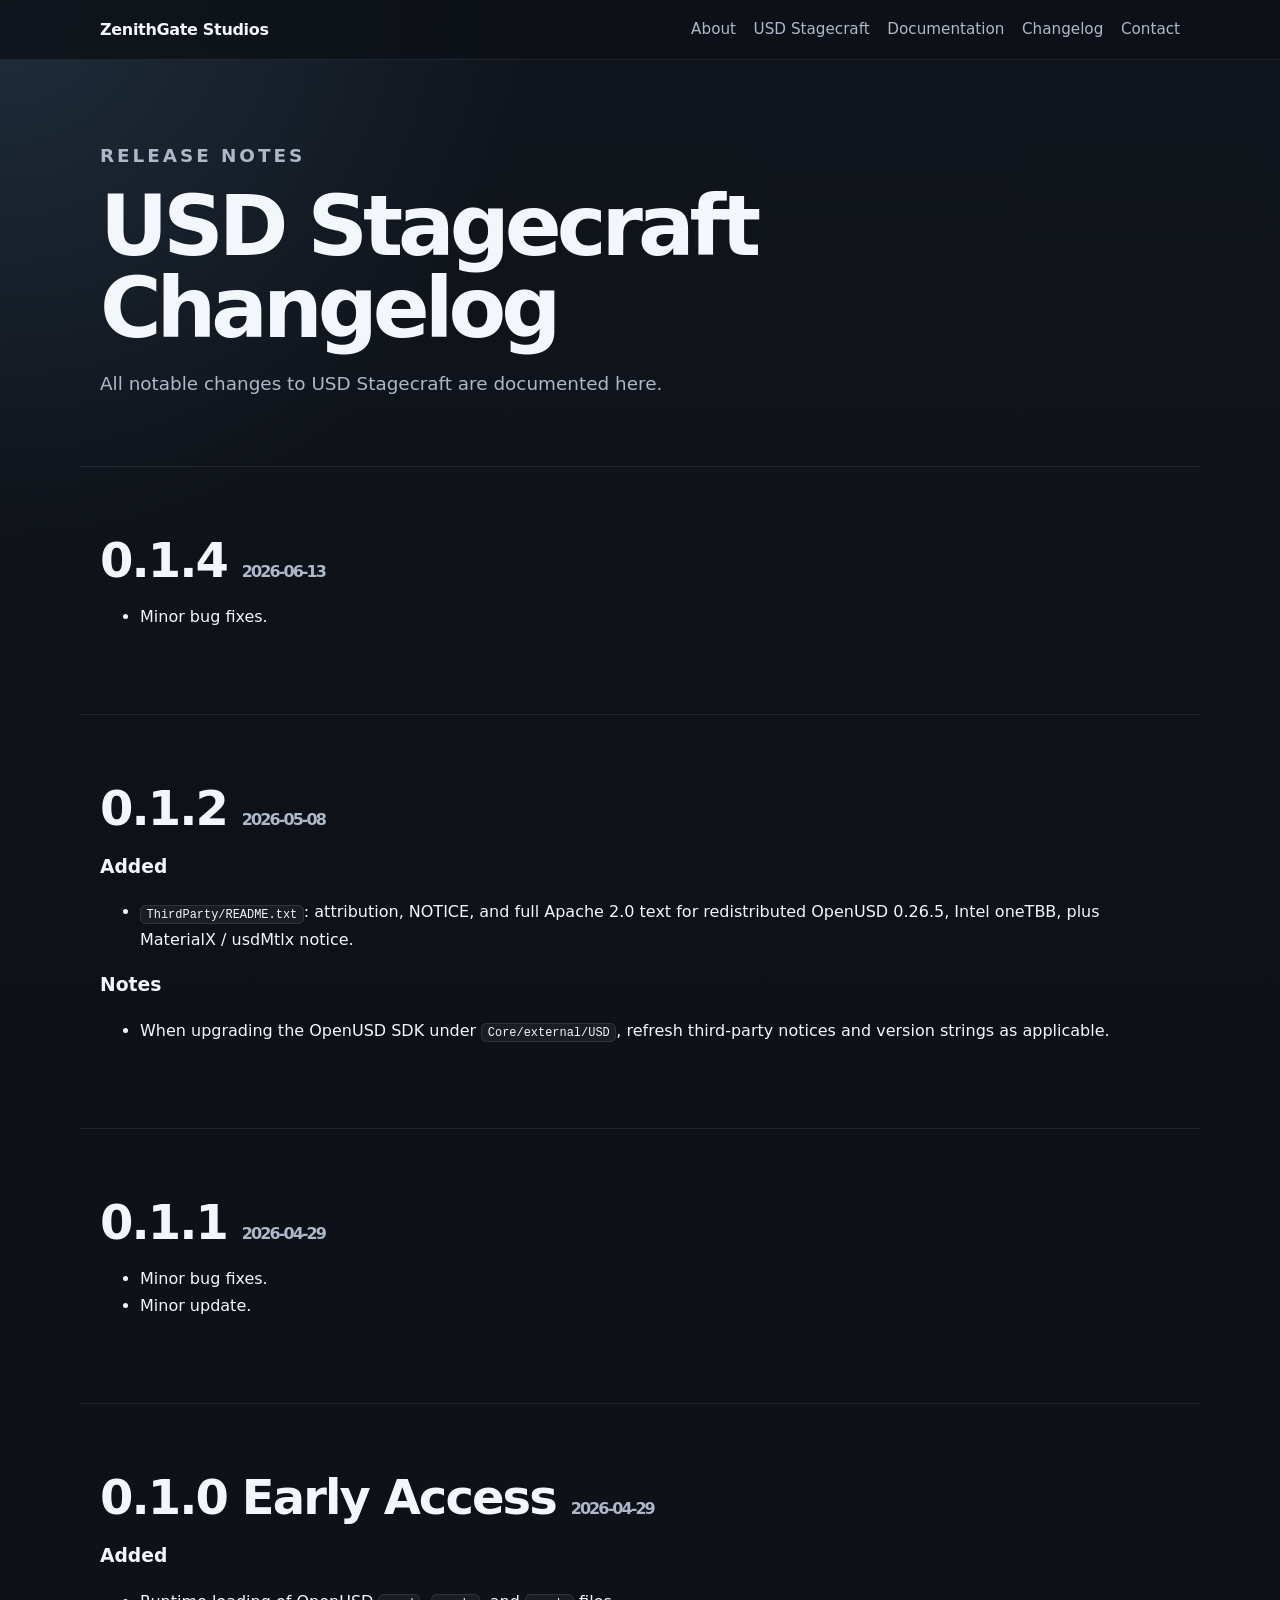
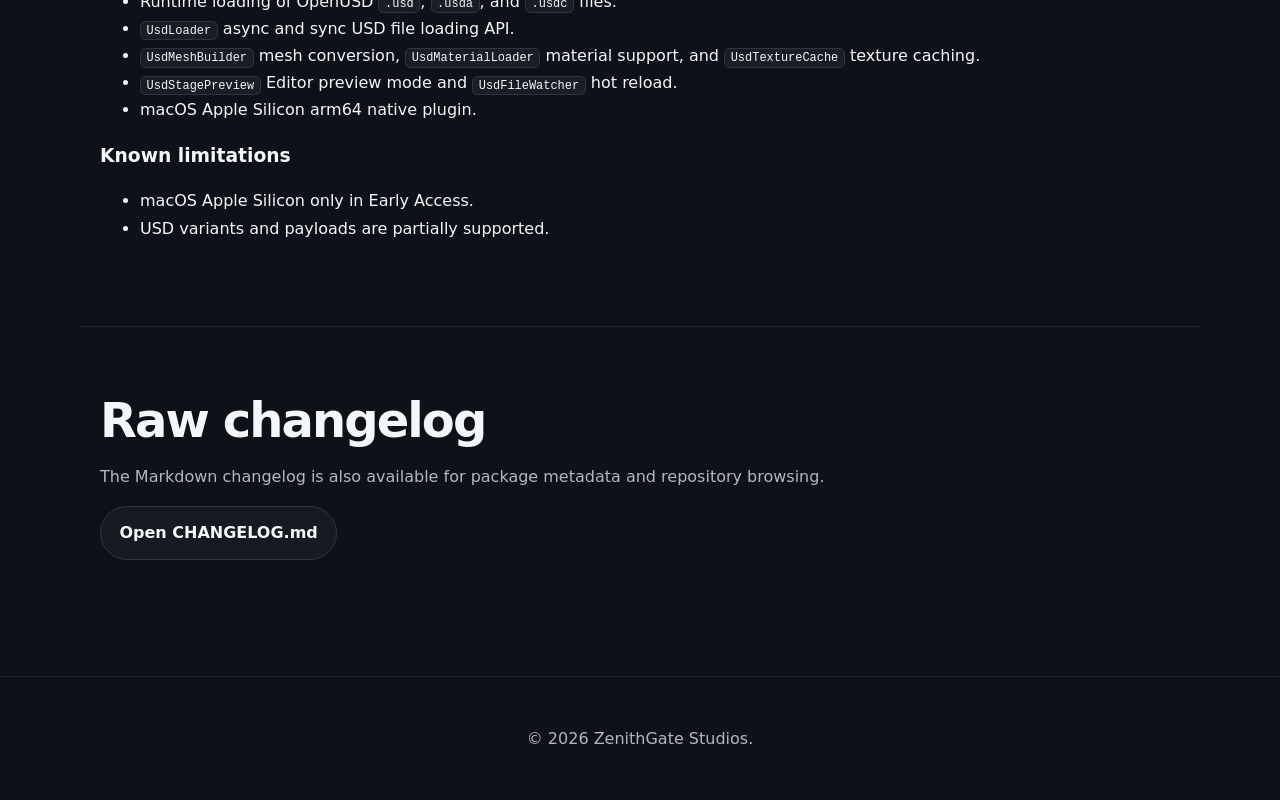
==== changelog.html @ a016b984 "feat: Unity審査向けパブリッシャーサイトを追加 GitHub Pages用の静的サイト、公開メール、スタジオ紹介、release-v0.1.x由来のドキュメント更新を反映する。  Co-au" ====
<!doctype html>
<html lang="en">
<head>
  <meta charset="utf-8">
  <meta name="viewport" content="width=device-width, initial-scale=1">
  <title>USD Stagecraft Changelog | ZenithGate Studios</title>
  <meta name="description" content="Release notes and changelog for USD Stagecraft by ZenithGate Studios.">
  <link rel="stylesheet" href="styles.css">
</head>
<body>
  <header class="site-header">
    <nav class="nav" aria-label="Primary navigation">
      <a class="brand" href="index.html">ZenithGate Studios</a>
      <div class="nav-links">
        <a href="index.html#about">About</a>
        <a href="index.html#asset">USD Stagecraft</a>
        <a href="documentation.html">Documentation</a>
        <a href="changelog.html">Changelog</a>
        <a href="index.html#contact">Contact</a>
      </div>
    </nav>
  </header>

  <main class="content-page">
    <section class="page-title">
      <p class="eyebrow">Release notes</p>
      <h1>USD Stagecraft Changelog</h1>
      <p>All notable changes to USD Stagecraft are documented here.</p>
    </section>

    <section class="section release">
      <h2>0.1.4 <span>2026-06-13</span></h2>
      <ul>
        <li>Minor bug fixes.</li>
      </ul>
    </section>

    <section class="section release">
      <h2>0.1.2 <span>2026-05-08</span></h2>
      <h3>Added</h3>
      <ul>
        <li><code>ThirdParty/README.txt</code>: attribution, NOTICE, and full Apache 2.0 text for redistributed OpenUSD 0.26.5, Intel oneTBB, plus MaterialX / usdMtlx notice.</li>
      </ul>
      <h3>Notes</h3>
      <ul>
        <li>When upgrading the OpenUSD SDK under <code>Core/external/USD</code>, refresh third-party notices and version strings as applicable.</li>
      </ul>
    </section>

    <section class="section release">
      <h2>0.1.1 <span>2026-04-29</span></h2>
      <ul>
        <li>Minor bug fixes.</li>
        <li>Minor update.</li>
      </ul>
    </section>

    <section class="section release">
      <h2>0.1.0 Early Access <span>2026-04-29</span></h2>
      <h3>Added</h3>
      <ul>
        <li>Runtime loading of OpenUSD <code>.usd</code>, <code>.usda</code>, and <code>.usdc</code> files.</li>
        <li><code>UsdLoader</code> async and sync USD file loading API.</li>
        <li><code>UsdMeshBuilder</code> mesh conversion, <code>UsdMaterialLoader</code> material support, and <code>UsdTextureCache</code> texture caching.</li>
        <li><code>UsdStagePreview</code> Editor preview mode and <code>UsdFileWatcher</code> hot reload.</li>
        <li>macOS Apple Silicon arm64 native plugin.</li>
      </ul>
      <h3>Known limitations</h3>
      <ul>
        <li>macOS Apple Silicon only in Early Access.</li>
        <li>USD variants and payloads are partially supported.</li>
      </ul>
    </section>

    <section class="section">
      <h2>Raw changelog</h2>
      <p>The Markdown changelog is also available for package metadata and repository browsing.</p>
      <a class="button secondary" href="CHANGELOG.md">Open CHANGELOG.md</a>
    </section>
  </main>

  <footer class="site-footer">
    <p>&copy; 2026 ZenithGate Studios.</p>
  </footer>
</body>
</html>
---- styles.css ----
:root {
  color-scheme: light dark;
  --bg: #0e1117;
  --surface: #151a23;
  --surface-strong: #1f2633;
  --text: #f3f6fb;
  --muted: #aeb8c8;
  --accent: #7cc7ff;
  --accent-strong: #b7e2ff;
  --border: #2d3545;
  --shadow: 0 24px 80px rgba(0, 0, 0, 0.28);
  font-family: Inter, ui-sans-serif, system-ui, -apple-system, BlinkMacSystemFont, "Segoe UI", sans-serif;
}

* {
  box-sizing: border-box;
}

html {
  scroll-behavior: smooth;
}

body {
  margin: 0;
  background:
    radial-gradient(circle at top left, rgba(124, 199, 255, 0.14), transparent 34rem),
    linear-gradient(180deg, #10141c 0%, var(--bg) 42%);
  color: var(--text);
  line-height: 1.7;
}

a {
  color: var(--accent-strong);
}

code {
  border: 1px solid var(--border);
  border-radius: 0.35rem;
  background: rgba(255, 255, 255, 0.05);
  padding: 0.1rem 0.35rem;
  font-size: 0.92em;
}

pre {
  overflow-x: auto;
  border: 1px solid var(--border);
  border-radius: 1rem;
  background: #0a0d13;
  padding: 1.25rem;
}

pre code {
  border: 0;
  background: transparent;
  padding: 0;
}

.site-header {
  position: sticky;
  top: 0;
  z-index: 10;
  border-bottom: 1px solid rgba(255, 255, 255, 0.08);
  background: rgba(14, 17, 23, 0.84);
  backdrop-filter: blur(18px);
}

.nav {
  display: flex;
  align-items: center;
  justify-content: space-between;
  max-width: 1120px;
  margin: 0 auto;
  padding: 1rem 1.25rem;
  gap: 1rem;
}

.brand {
  color: var(--text);
  font-weight: 800;
  text-decoration: none;
  letter-spacing: -0.02em;
}

.nav-links {
  display: flex;
  flex-wrap: wrap;
  gap: 0.8rem 1.1rem;
}

.nav-links a {
  color: var(--muted);
  font-size: 0.95rem;
  text-decoration: none;
}

.nav-links a:hover {
  color: var(--text);
}

.hero,
.content-page,
.section {
  max-width: 1120px;
  margin: 0 auto;
}

.hero {
  padding: 7rem 1.25rem 5rem;
}

.hero h1,
.page-title h1 {
  max-width: 900px;
  margin: 0;
  font-size: clamp(2.6rem, 7vw, 5.25rem);
  line-height: 0.98;
  letter-spacing: -0.06em;
}

.hero-copy,
.page-title p,
.section p {
  color: var(--muted);
}

.hero-copy {
  max-width: 760px;
  margin: 1.4rem 0 0;
  font-size: 1.22rem;
}

.eyebrow {
  margin: 0 0 0.85rem;
  color: var(--accent);
  font-size: 0.78rem;
  font-weight: 800;
  letter-spacing: 0.16em;
  text-transform: uppercase;
}

.actions {
  display: flex;
  flex-wrap: wrap;
  gap: 0.8rem;
  margin-top: 2rem;
}

.button {
  display: inline-flex;
  align-items: center;
  justify-content: center;
  border-radius: 999px;
  padding: 0.78rem 1.15rem;
  font-weight: 700;
  text-decoration: none;
}

.button.primary {
  background: var(--accent-strong);
  color: #08111b;
}

.button.secondary {
  border: 1px solid var(--border);
  color: var(--text);
  background: rgba(255, 255, 255, 0.04);
}

.section {
  padding: 4.25rem 1.25rem;
  border-top: 1px solid rgba(255, 255, 255, 0.08);
}

.section-heading {
  max-width: 760px;
  margin-bottom: 1.6rem;
}

.section h2,
.page-title h1 {
  color: var(--text);
}

.section h2 {
  margin: 0 0 1rem;
  font-size: clamp(1.8rem, 4vw, 3rem);
  line-height: 1.08;
  letter-spacing: -0.04em;
}

.section h3 {
  margin: 0 0 0.65rem;
}

.card-grid {
  display: grid;
  grid-template-columns: repeat(3, minmax(0, 1fr));
  gap: 1rem;
}

.card {
  min-height: 100%;
  border: 1px solid var(--border);
  border-radius: 1.25rem;
  background: linear-gradient(180deg, var(--surface-strong), var(--surface));
  padding: 1.25rem;
  box-shadow: var(--shadow);
}

.card p {
  margin-bottom: 0;
}

.split {
  display: grid;
  grid-template-columns: minmax(0, 0.9fr) minmax(0, 1.1fr);
  gap: 2rem;
  align-items: start;
}

.check-list {
  display: grid;
  gap: 0.75rem;
  margin: 0;
  padding: 0;
  list-style: none;
}

.check-list li {
  border: 1px solid var(--border);
  border-radius: 0.9rem;
  background: rgba(255, 255, 255, 0.04);
  padding: 0.85rem 1rem;
}

.contact {
  margin-bottom: 3rem;
}

.content-page {
  padding: 0 0 3rem;
}

.page-title {
  padding: 5rem 1.25rem 3rem;
}

.page-title p {
  max-width: 760px;
  font-size: 1.15rem;
}

.table-wrapper {
  overflow-x: auto;
}

table {
  width: 100%;
  border-collapse: collapse;
  border: 1px solid var(--border);
  border-radius: 1rem;
  overflow: hidden;
}

th,
td {
  border-bottom: 1px solid var(--border);
  padding: 0.9rem 1rem;
  text-align: left;
  vertical-align: top;
}

th {
  width: 13rem;
  background: rgba(255, 255, 255, 0.05);
}

tr:last-child th,
tr:last-child td {
  border-bottom: 0;
}

.release h2 span {
  color: var(--muted);
  font-size: 1rem;
  font-weight: 600;
}

.site-footer {
  border-top: 1px solid rgba(255, 255, 255, 0.08);
  color: var(--muted);
  padding: 2rem 1.25rem;
  text-align: center;
}

@media (max-width: 820px) {
  .nav {
    align-items: flex-start;
    flex-direction: column;
  }

  .hero {
    padding-top: 4.5rem;
  }

  .card-grid,
  .split {
    grid-template-columns: 1fr;
  }
}
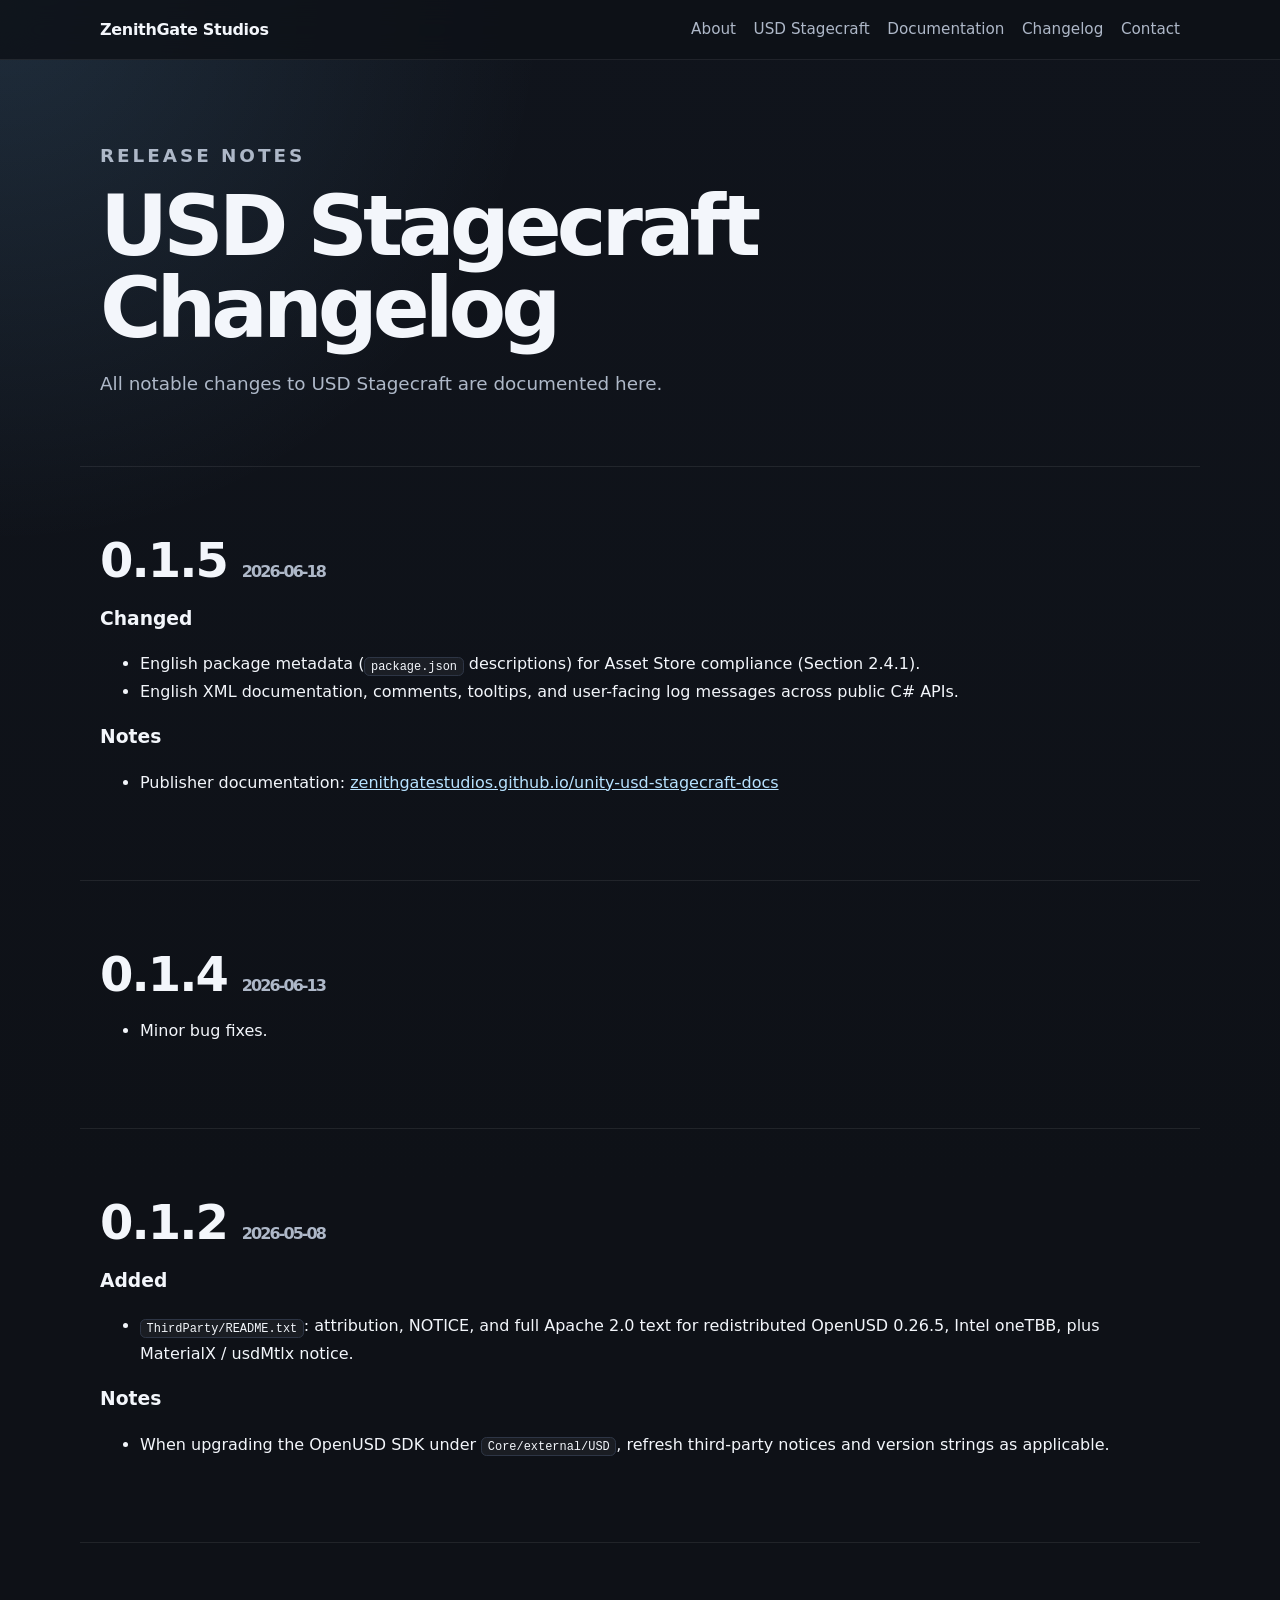
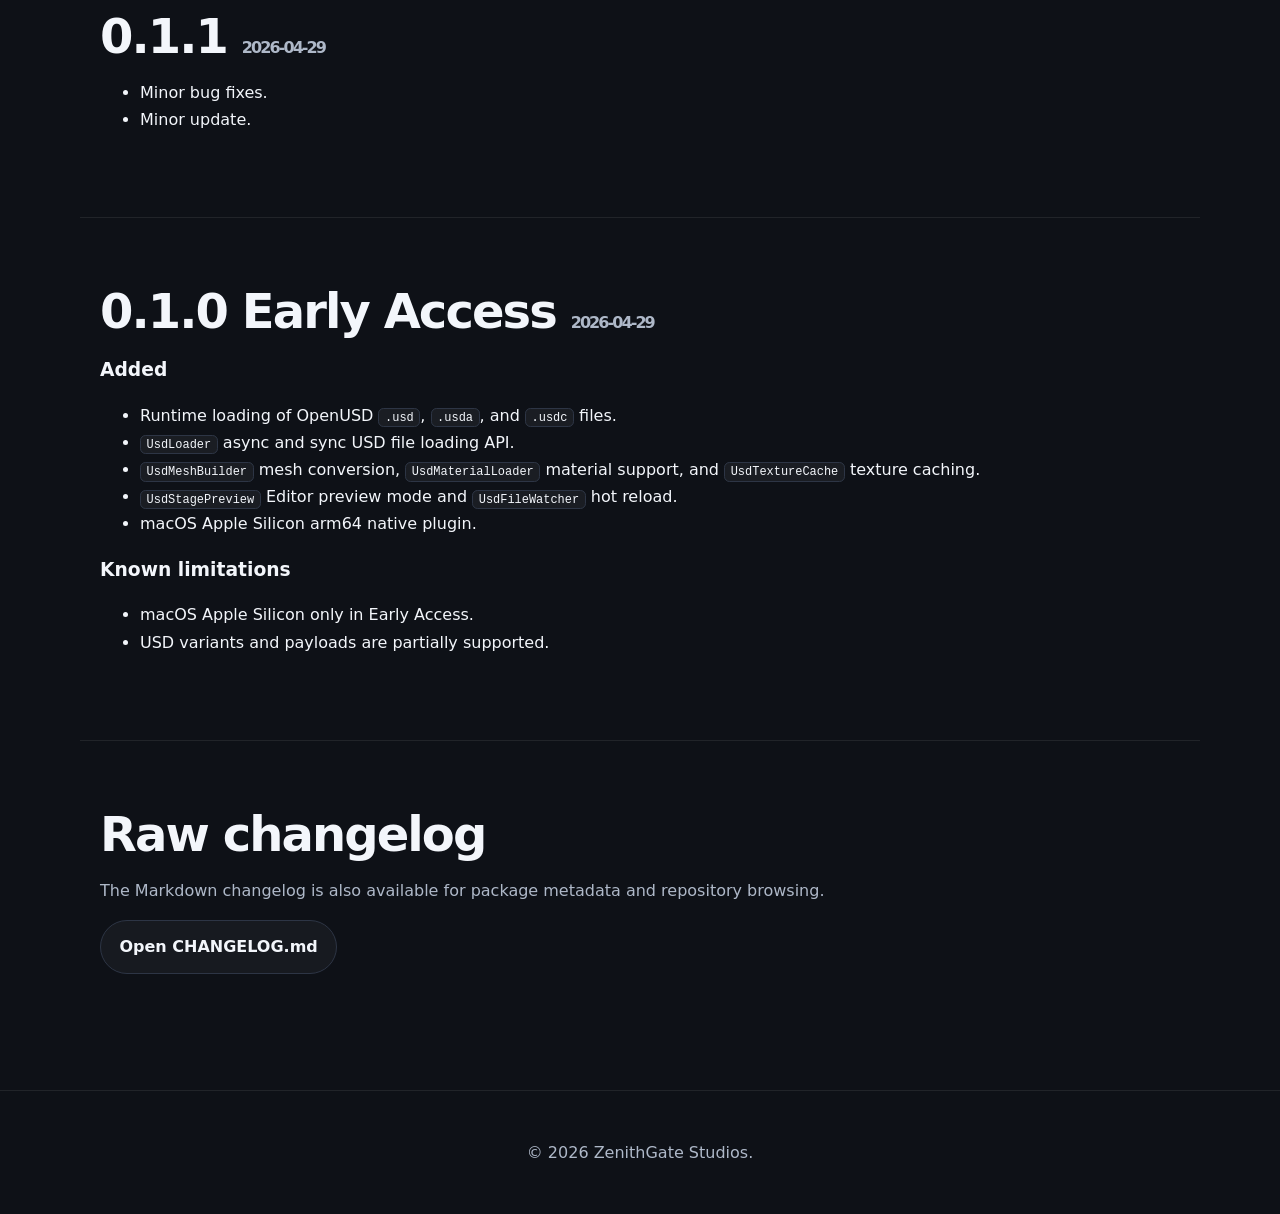
==== commit 1f3f2a58: "docs: 0.1.5の変更履歴とバージョン表記を反映 GitHub PagesサイトとCHANGELOGに0.1.5（英語ドキュメント対応）を追加する。  Co-authored-by: Curso" ====
--- a/changelog.html
+++ b/changelog.html
@@ -26,6 +26,19 @@
       <p class="eyebrow">Release notes</p>
       <h1>USD Stagecraft Changelog</h1>
       <p>All notable changes to USD Stagecraft are documented here.</p>
+    </section>
+
+    <section class="section release">
+      <h2>0.1.5 <span>2026-06-18</span></h2>
+      <h3>Changed</h3>
+      <ul>
+        <li>English package metadata (<code>package.json</code> descriptions) for Asset Store compliance (Section 2.4.1).</li>
+        <li>English XML documentation, comments, tooltips, and user-facing log messages across public C# APIs.</li>
+      </ul>
+      <h3>Notes</h3>
+      <ul>
+        <li>Publisher documentation: <a href="https://zenithgatestudios.github.io/unity-usd-stagecraft-docs/">zenithgatestudios.github.io/unity-usd-stagecraft-docs</a></li>
+      </ul>
     </section>
 
     <section class="section release">
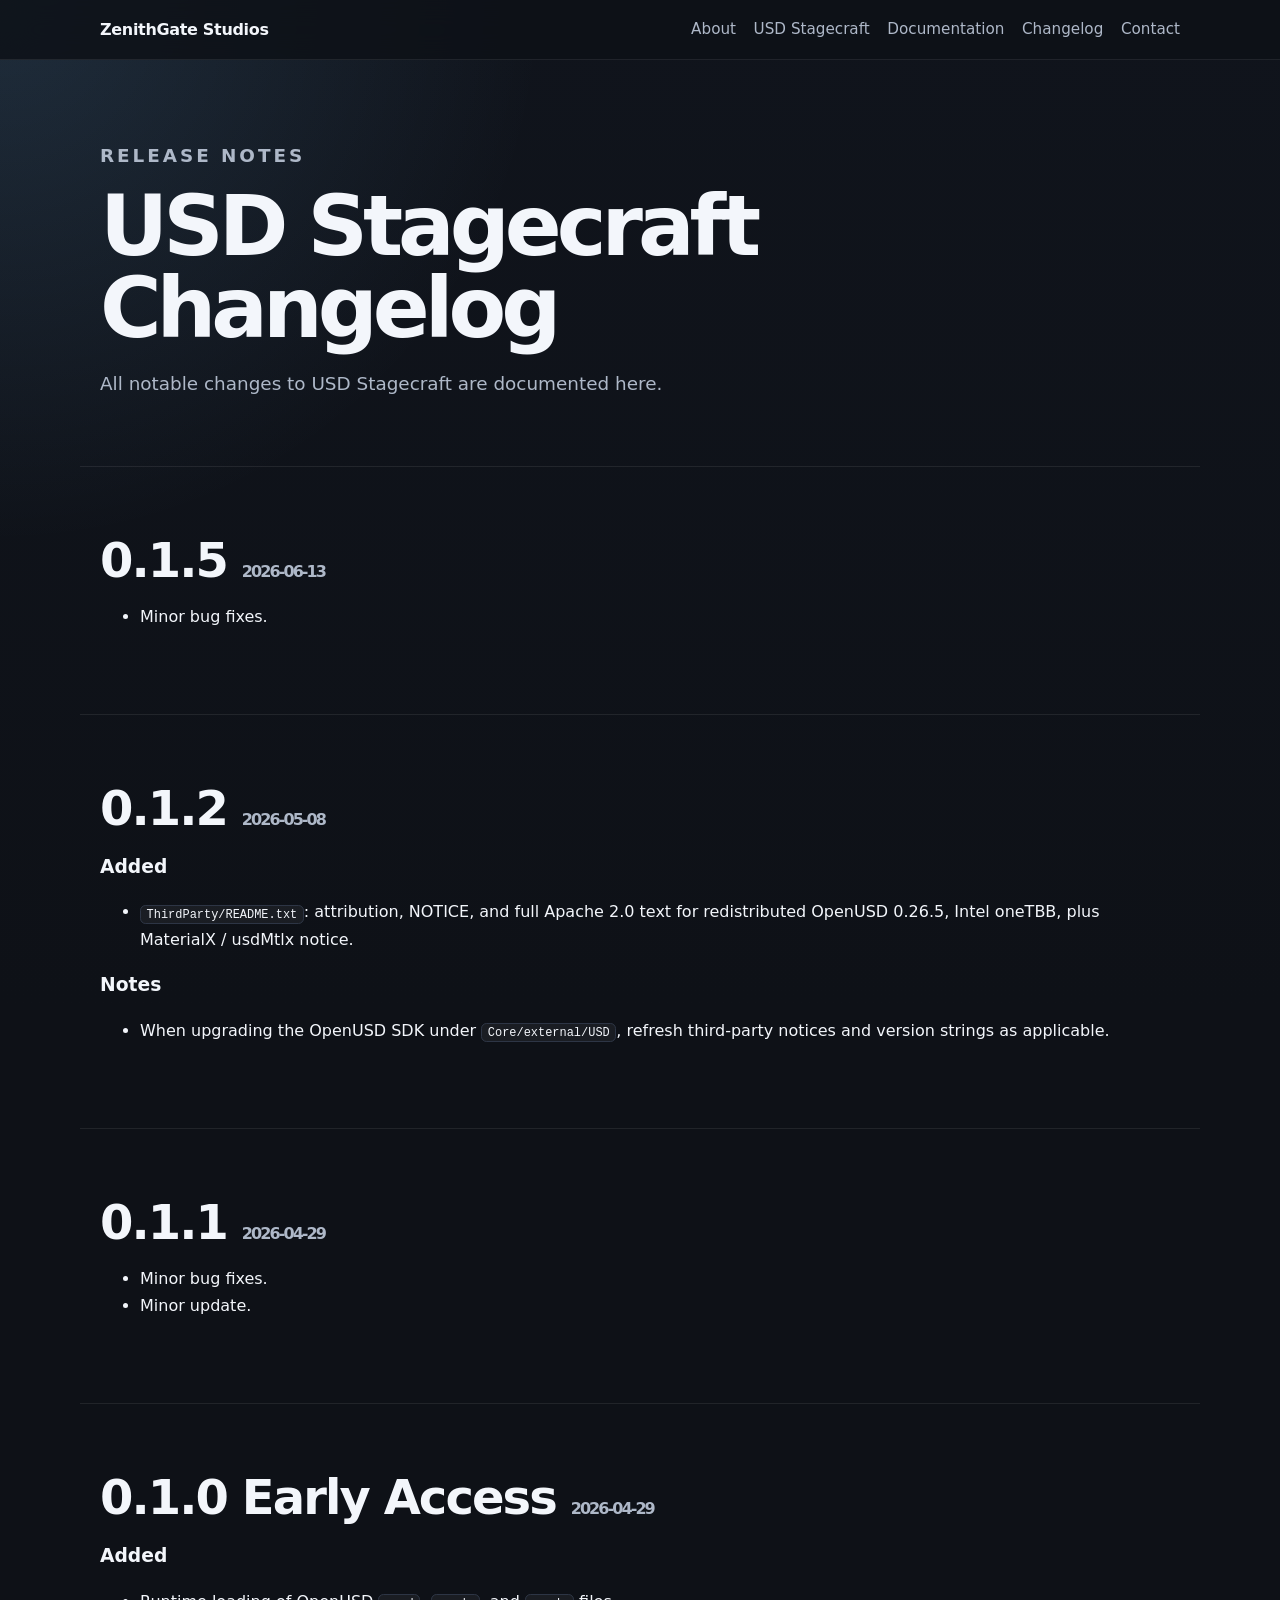
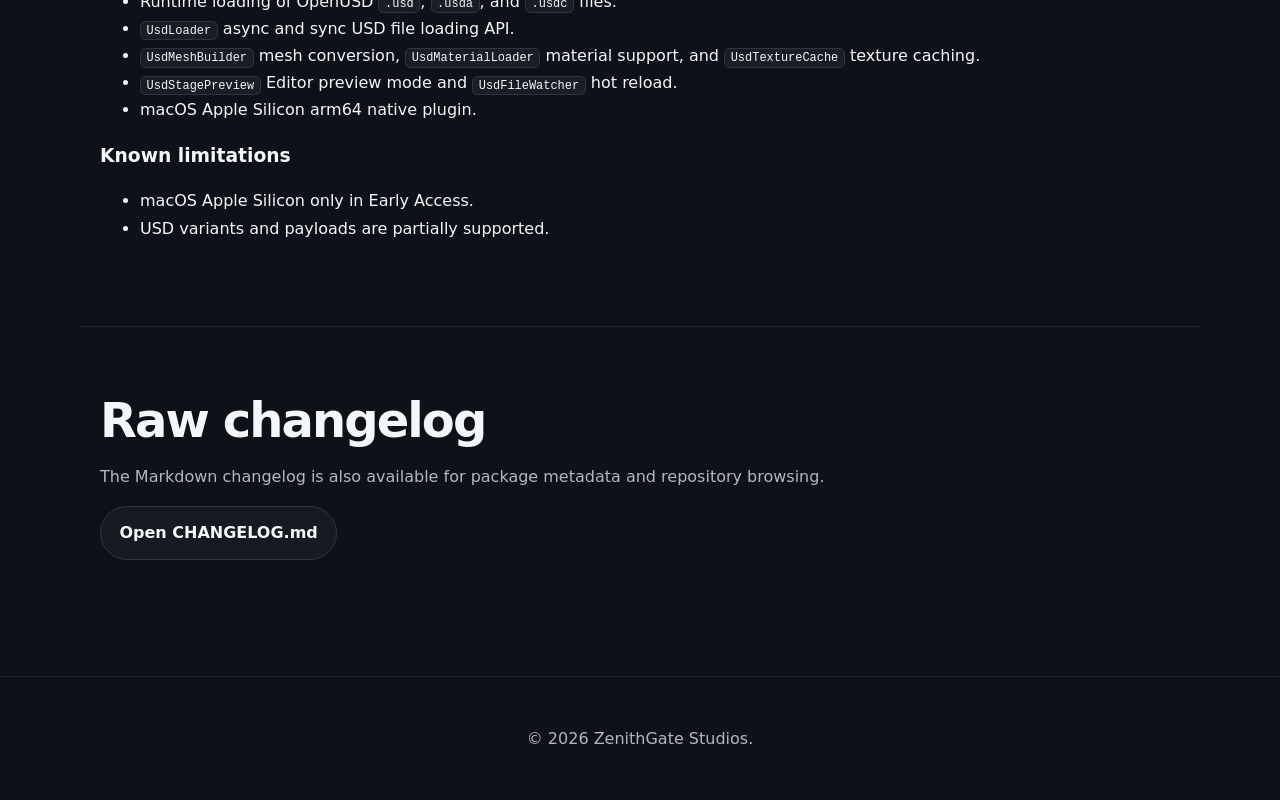
==== commit 86ec3a63: "docs: CHANGELOG 0.1.5を挙動変更のみに整理 GitHub Pagesのchangelogをパッケージ側と同期する。  Co-authored-by: Cursor <cursora" ====
--- a/changelog.html
+++ b/changelog.html
@@ -29,20 +29,7 @@
     </section>
 
     <section class="section release">
-      <h2>0.1.5 <span>2026-06-18</span></h2>
-      <h3>Changed</h3>
-      <ul>
-        <li>English package metadata (<code>package.json</code> descriptions) for Asset Store compliance (Section 2.4.1).</li>
-        <li>English XML documentation, comments, tooltips, and user-facing log messages across public C# APIs.</li>
-      </ul>
-      <h3>Notes</h3>
-      <ul>
-        <li>Publisher documentation: <a href="https://zenithgatestudios.github.io/unity-usd-stagecraft-docs/">zenithgatestudios.github.io/unity-usd-stagecraft-docs</a></li>
-      </ul>
-    </section>
-
-    <section class="section release">
-      <h2>0.1.4 <span>2026-06-13</span></h2>
+      <h2>0.1.5 <span>2026-06-13</span></h2>
       <ul>
         <li>Minor bug fixes.</li>
       </ul>
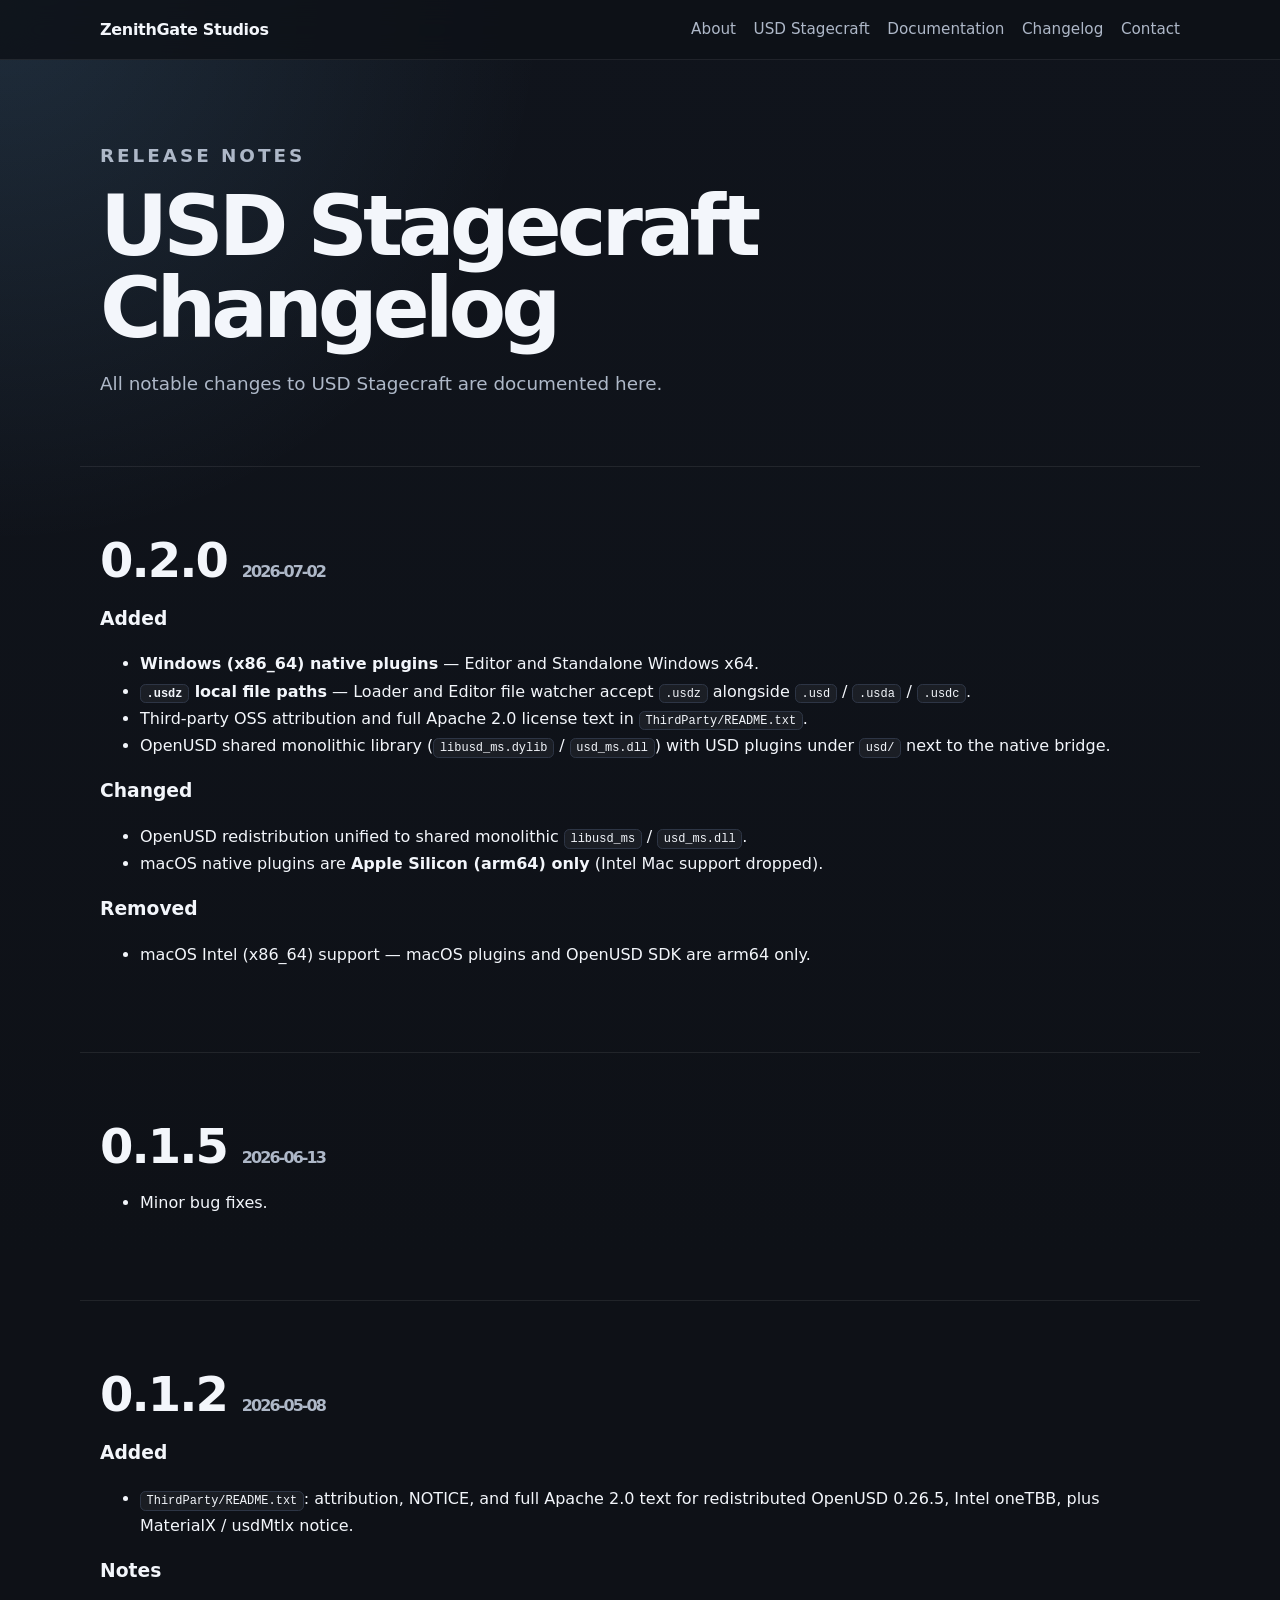
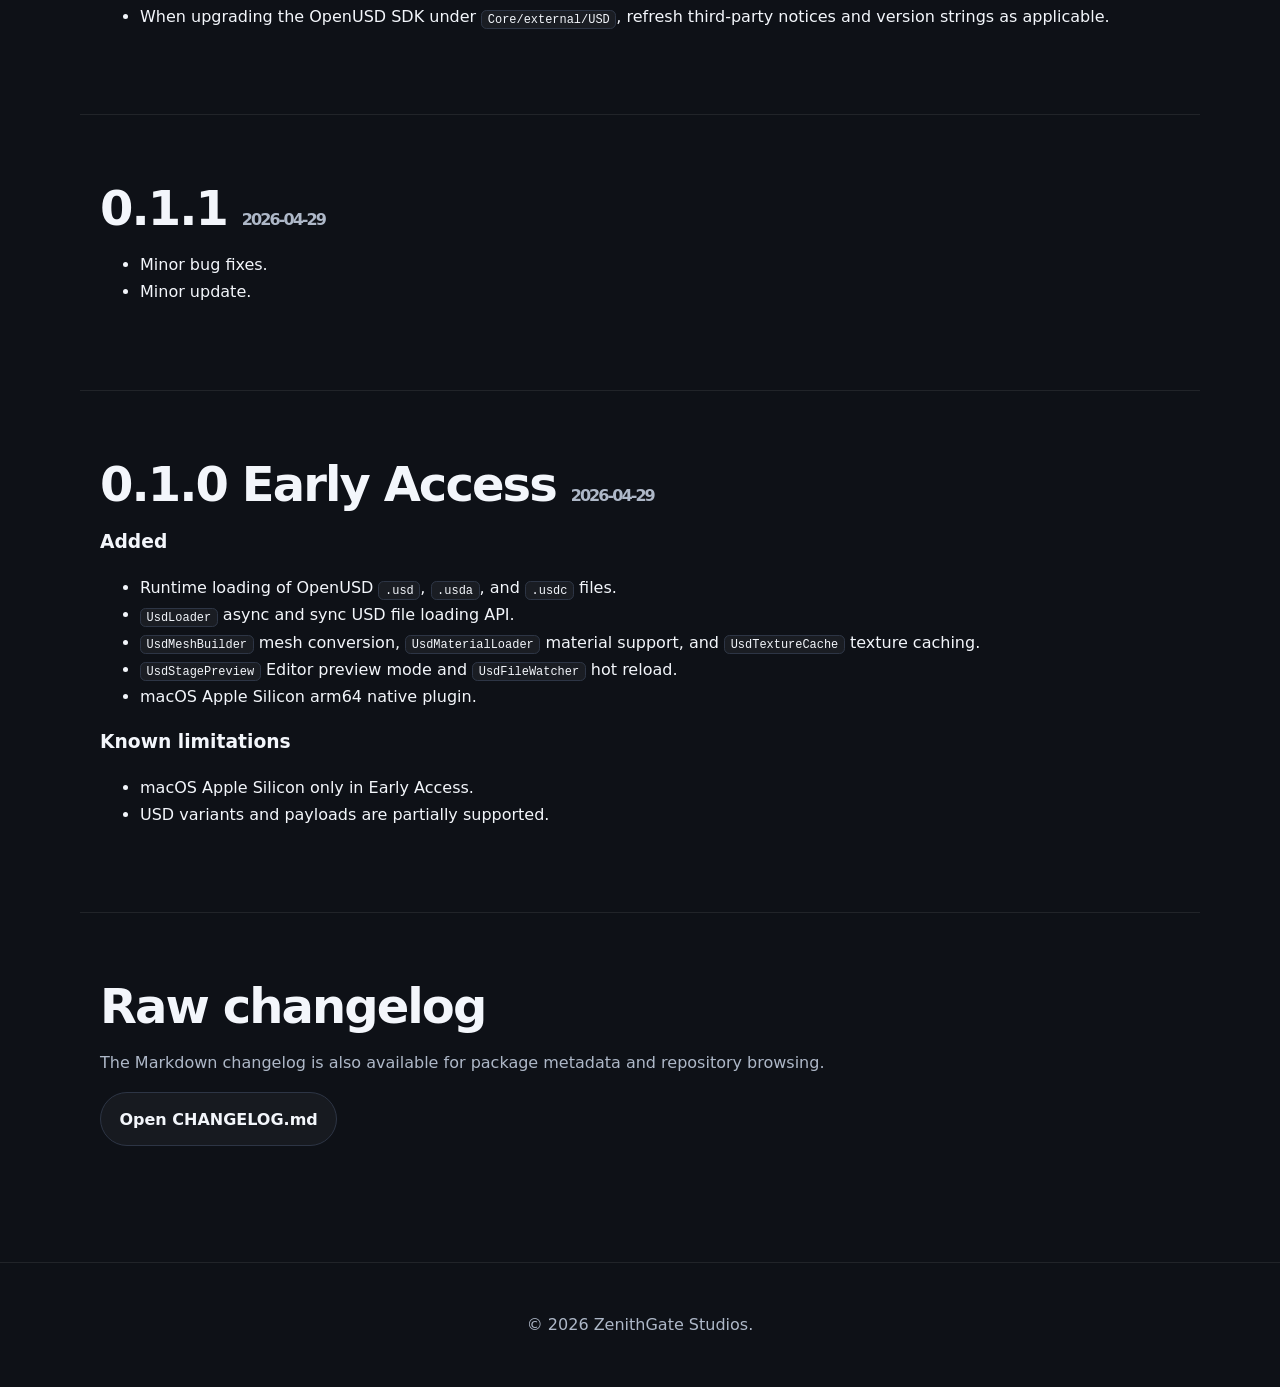
==== commit 05e0c8cb: "docs: sync v0.2.0 from release-v0.2.x README/CHANGELOG を製品リポジトリからミラーし、GitHub Pages の HTML を v0.2.0（W" ====
--- a/changelog.html
+++ b/changelog.html
@@ -26,6 +26,26 @@
       <p class="eyebrow">Release notes</p>
       <h1>USD Stagecraft Changelog</h1>
       <p>All notable changes to USD Stagecraft are documented here.</p>
+    </section>
+
+    <section class="section release">
+      <h2>0.2.0 <span>2026-07-02</span></h2>
+      <h3>Added</h3>
+      <ul>
+        <li><strong>Windows (x86_64) native plugins</strong> — Editor and Standalone Windows x64.</li>
+        <li><strong><code>.usdz</code> local file paths</strong> — Loader and Editor file watcher accept <code>.usdz</code> alongside <code>.usd</code> / <code>.usda</code> / <code>.usdc</code>.</li>
+        <li>Third-party OSS attribution and full Apache 2.0 license text in <code>ThirdParty/README.txt</code>.</li>
+        <li>OpenUSD shared monolithic library (<code>libusd_ms.dylib</code> / <code>usd_ms.dll</code>) with USD plugins under <code>usd/</code> next to the native bridge.</li>
+      </ul>
+      <h3>Changed</h3>
+      <ul>
+        <li>OpenUSD redistribution unified to shared monolithic <code>libusd_ms</code> / <code>usd_ms.dll</code>.</li>
+        <li>macOS native plugins are <strong>Apple Silicon (arm64) only</strong> (Intel Mac support dropped).</li>
+      </ul>
+      <h3>Removed</h3>
+      <ul>
+        <li>macOS Intel (x86_64) support — macOS plugins and OpenUSD SDK are arm64 only.</li>
+      </ul>
     </section>
 
     <section class="section release">
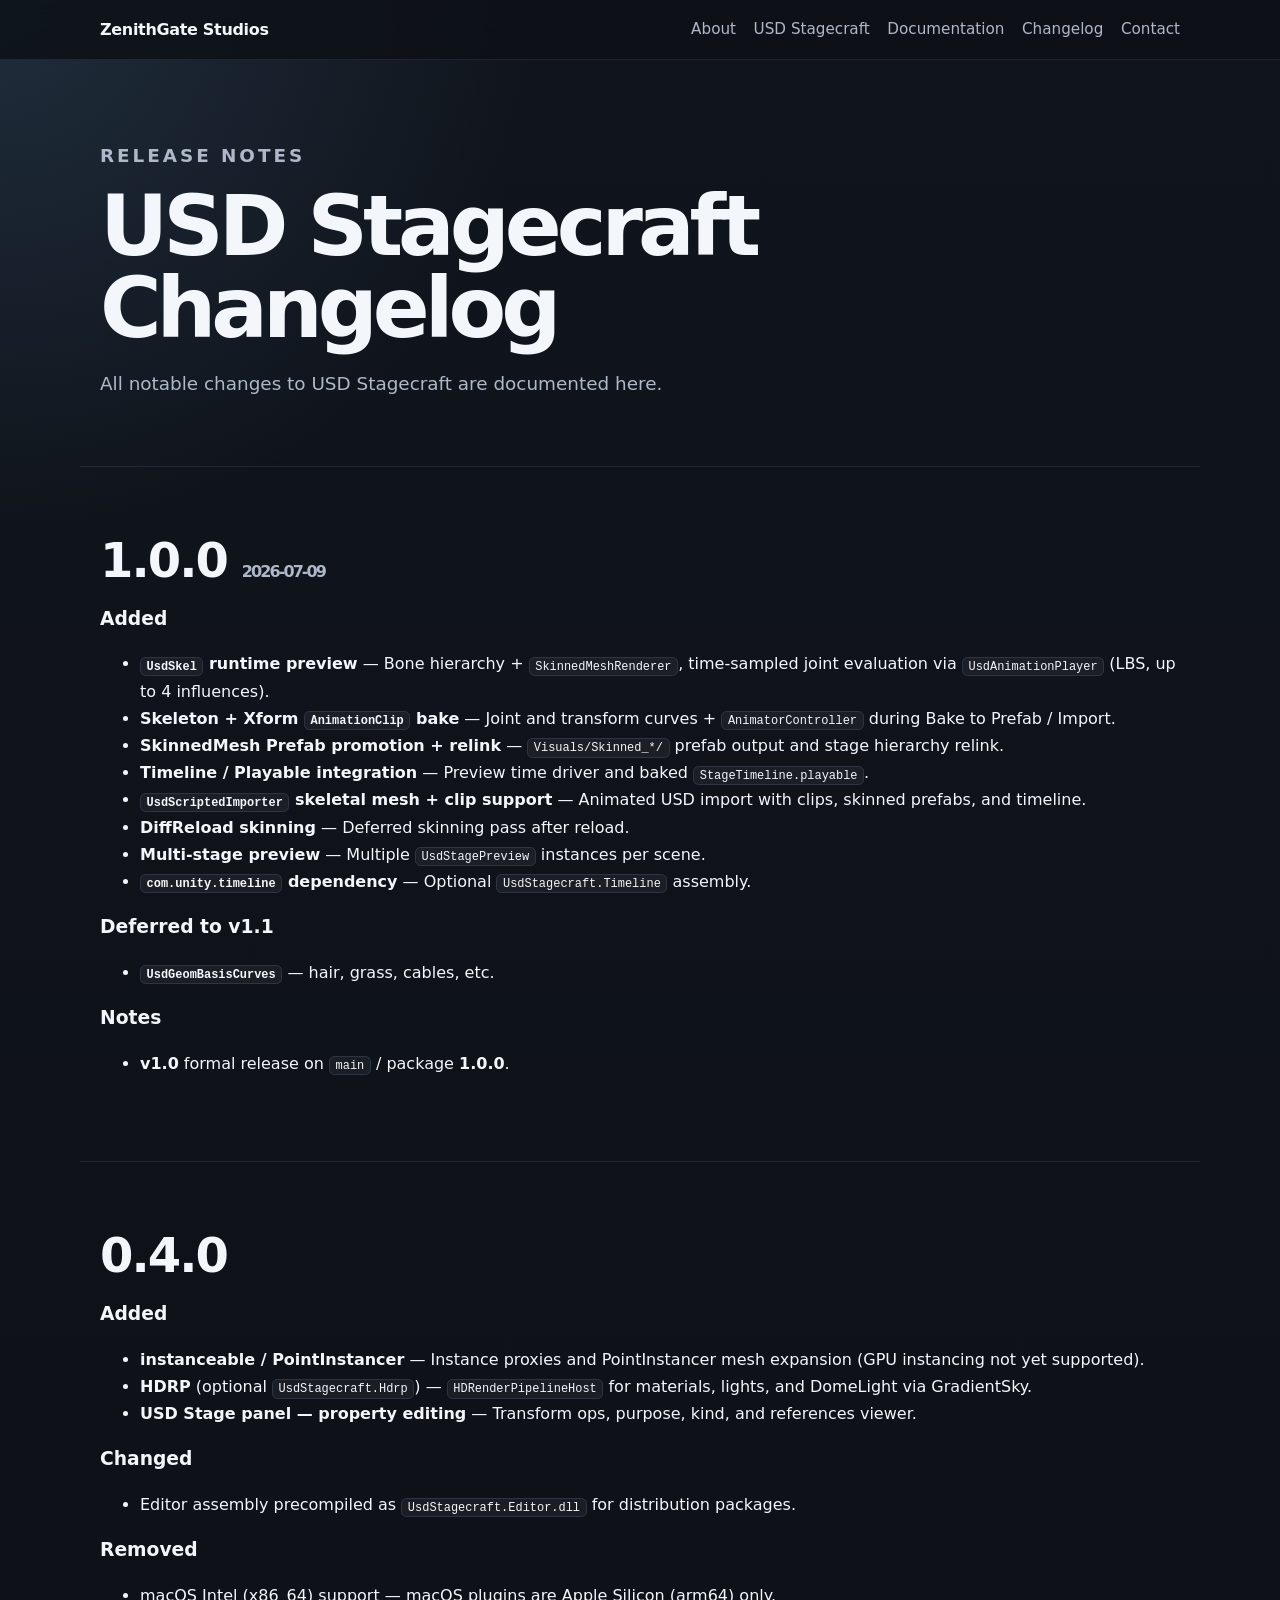
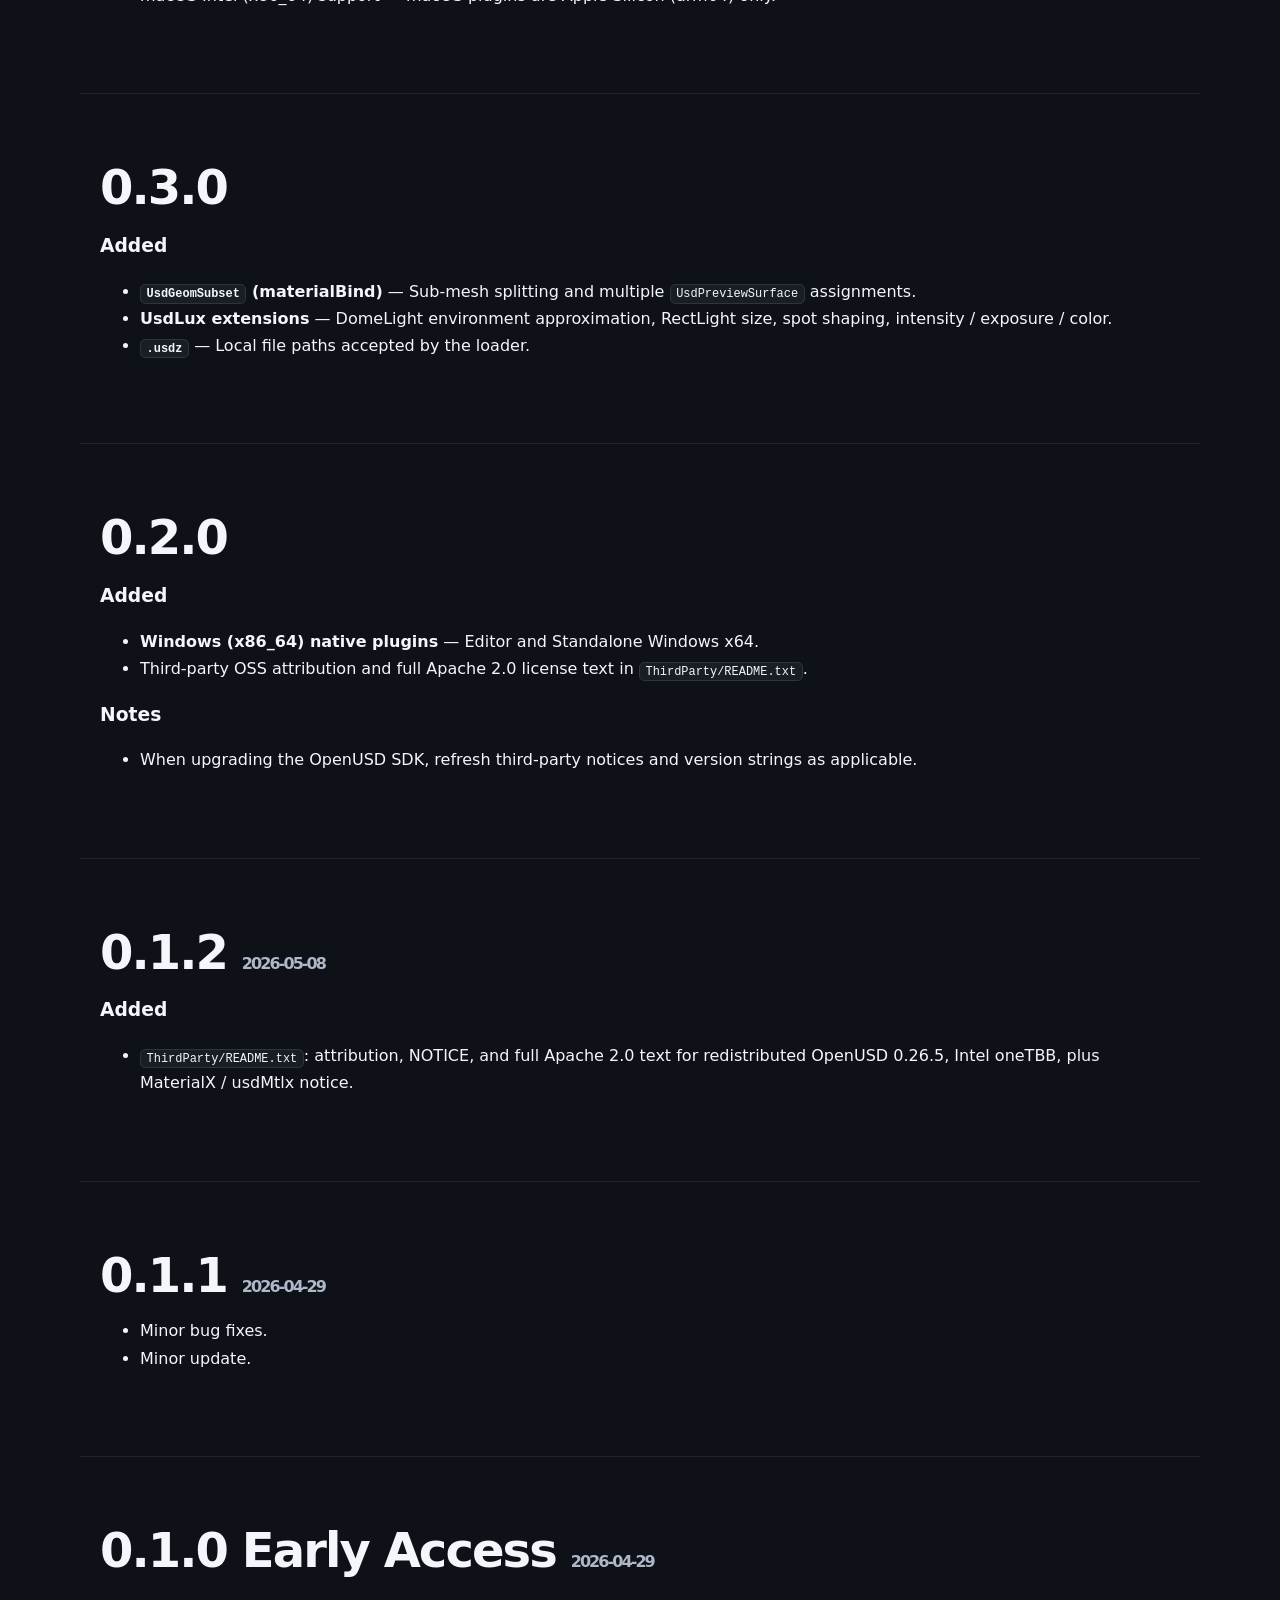
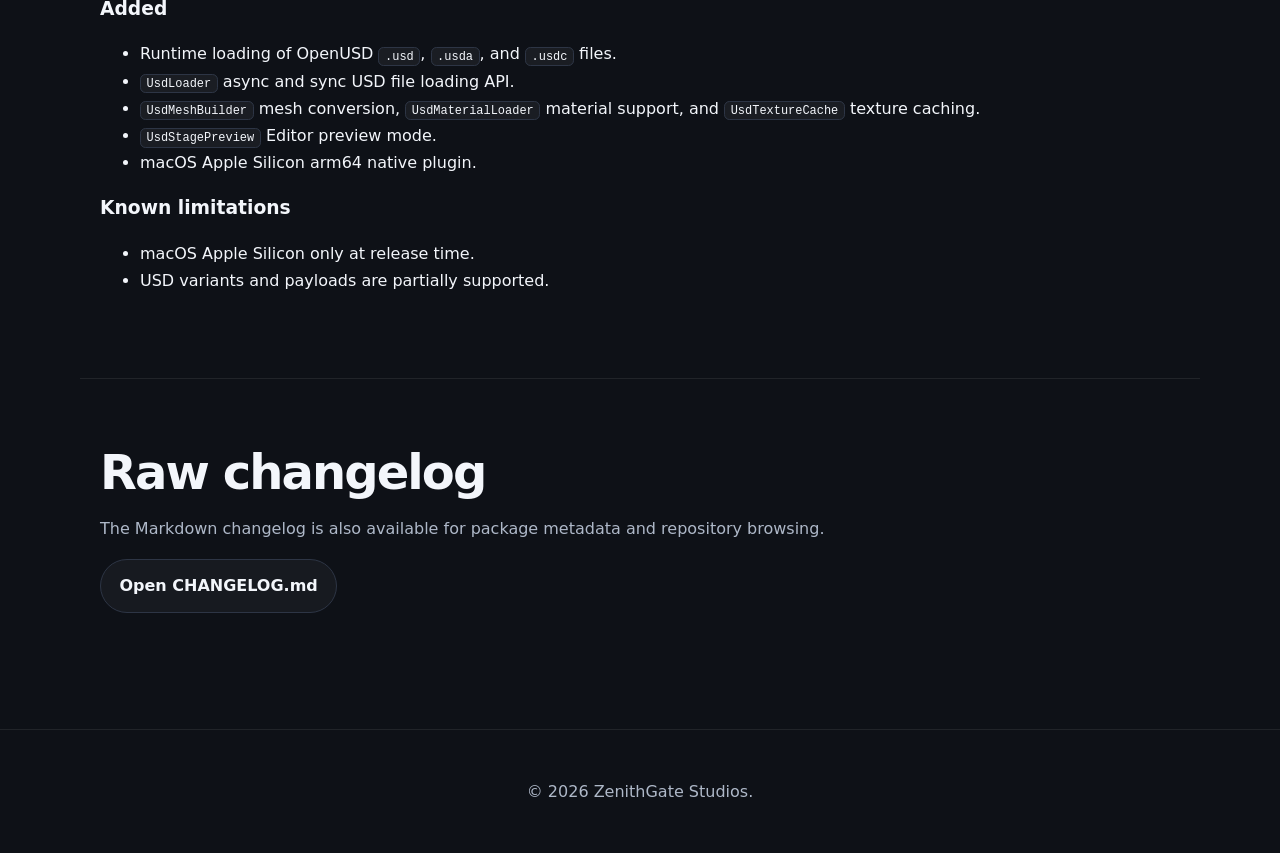
==== commit 4545e484: "docs: sync v1.0.0 with Asset Store submission 1.0.0 - Sync CHANGELOG, README, LICENSE from unity-usd" ====
--- a/changelog.html
+++ b/changelog.html
@@ -29,29 +29,66 @@
     </section>
 
     <section class="section release">
-      <h2>0.2.0 <span>2026-07-02</span></h2>
+      <h2>1.0.0 <span>2026-07-09</span></h2>
       <h3>Added</h3>
       <ul>
-        <li><strong>Windows (x86_64) native plugins</strong> — Editor and Standalone Windows x64.</li>
-        <li><strong><code>.usdz</code> local file paths</strong> — Loader and Editor file watcher accept <code>.usdz</code> alongside <code>.usd</code> / <code>.usda</code> / <code>.usdc</code>.</li>
-        <li>Third-party OSS attribution and full Apache 2.0 license text in <code>ThirdParty/README.txt</code>.</li>
-        <li>OpenUSD shared monolithic library (<code>libusd_ms.dylib</code> / <code>usd_ms.dll</code>) with USD plugins under <code>usd/</code> next to the native bridge.</li>
+        <li><strong><code>UsdSkel</code> runtime preview</strong> — Bone hierarchy + <code>SkinnedMeshRenderer</code>, time-sampled joint evaluation via <code>UsdAnimationPlayer</code> (LBS, up to 4 influences).</li>
+        <li><strong>Skeleton + Xform <code>AnimationClip</code> bake</strong> — Joint and transform curves + <code>AnimatorController</code> during Bake to Prefab / Import.</li>
+        <li><strong>SkinnedMesh Prefab promotion + relink</strong> — <code>Visuals/Skinned_*/</code> prefab output and stage hierarchy relink.</li>
+        <li><strong>Timeline / Playable integration</strong> — Preview time driver and baked <code>StageTimeline.playable</code>.</li>
+        <li><strong><code>UsdScriptedImporter</code> skeletal mesh + clip support</strong> — Animated USD import with clips, skinned prefabs, and timeline.</li>
+        <li><strong>DiffReload skinning</strong> — Deferred skinning pass after reload.</li>
+        <li><strong>Multi-stage preview</strong> — Multiple <code>UsdStagePreview</code> instances per scene.</li>
+        <li><strong><code>com.unity.timeline</code> dependency</strong> — Optional <code>UsdStagecraft.Timeline</code> assembly.</li>
       </ul>
-      <h3>Changed</h3>
+      <h3>Deferred to v1.1</h3>
       <ul>
-        <li>OpenUSD redistribution unified to shared monolithic <code>libusd_ms</code> / <code>usd_ms.dll</code>.</li>
-        <li>macOS native plugins are <strong>Apple Silicon (arm64) only</strong> (Intel Mac support dropped).</li>
+        <li><strong><code>UsdGeomBasisCurves</code></strong> — hair, grass, cables, etc.</li>
       </ul>
-      <h3>Removed</h3>
+      <h3>Notes</h3>
       <ul>
-        <li>macOS Intel (x86_64) support — macOS plugins and OpenUSD SDK are arm64 only.</li>
+        <li><strong>v1.0</strong> formal release on <code>main</code> / package <strong>1.0.0</strong>.</li>
       </ul>
     </section>
 
     <section class="section release">
-      <h2>0.1.5 <span>2026-06-13</span></h2>
+      <h2>0.4.0</h2>
+      <h3>Added</h3>
       <ul>
-        <li>Minor bug fixes.</li>
+        <li><strong>instanceable / PointInstancer</strong> — Instance proxies and PointInstancer mesh expansion (GPU instancing not yet supported).</li>
+        <li><strong>HDRP</strong> (optional <code>UsdStagecraft.Hdrp</code>) — <code>HDRenderPipelineHost</code> for materials, lights, and DomeLight via GradientSky.</li>
+        <li><strong>USD Stage panel — property editing</strong> — Transform ops, purpose, kind, and references viewer.</li>
+      </ul>
+      <h3>Changed</h3>
+      <ul>
+        <li>Editor assembly precompiled as <code>UsdStagecraft.Editor.dll</code> for distribution packages.</li>
+      </ul>
+      <h3>Removed</h3>
+      <ul>
+        <li>macOS Intel (x86_64) support — macOS plugins are Apple Silicon (arm64) only.</li>
+      </ul>
+    </section>
+
+    <section class="section release">
+      <h2>0.3.0</h2>
+      <h3>Added</h3>
+      <ul>
+        <li><strong><code>UsdGeomSubset</code> (materialBind)</strong> — Sub-mesh splitting and multiple <code>UsdPreviewSurface</code> assignments.</li>
+        <li><strong>UsdLux extensions</strong> — DomeLight environment approximation, RectLight size, spot shaping, intensity / exposure / color.</li>
+        <li><strong><code>.usdz</code></strong> — Local file paths accepted by the loader.</li>
+      </ul>
+    </section>
+
+    <section class="section release">
+      <h2>0.2.0</h2>
+      <h3>Added</h3>
+      <ul>
+        <li><strong>Windows (x86_64) native plugins</strong> — Editor and Standalone Windows x64.</li>
+        <li>Third-party OSS attribution and full Apache 2.0 license text in <code>ThirdParty/README.txt</code>.</li>
+      </ul>
+      <h3>Notes</h3>
+      <ul>
+        <li>When upgrading the OpenUSD SDK, refresh third-party notices and version strings as applicable.</li>
       </ul>
     </section>
 
@@ -60,10 +97,6 @@
       <h3>Added</h3>
       <ul>
         <li><code>ThirdParty/README.txt</code>: attribution, NOTICE, and full Apache 2.0 text for redistributed OpenUSD 0.26.5, Intel oneTBB, plus MaterialX / usdMtlx notice.</li>
-      </ul>
-      <h3>Notes</h3>
-      <ul>
-        <li>When upgrading the OpenUSD SDK under <code>Core/external/USD</code>, refresh third-party notices and version strings as applicable.</li>
       </ul>
     </section>
 
@@ -82,12 +115,12 @@
         <li>Runtime loading of OpenUSD <code>.usd</code>, <code>.usda</code>, and <code>.usdc</code> files.</li>
         <li><code>UsdLoader</code> async and sync USD file loading API.</li>
         <li><code>UsdMeshBuilder</code> mesh conversion, <code>UsdMaterialLoader</code> material support, and <code>UsdTextureCache</code> texture caching.</li>
-        <li><code>UsdStagePreview</code> Editor preview mode and <code>UsdFileWatcher</code> hot reload.</li>
+        <li><code>UsdStagePreview</code> Editor preview mode.</li>
         <li>macOS Apple Silicon arm64 native plugin.</li>
       </ul>
       <h3>Known limitations</h3>
       <ul>
-        <li>macOS Apple Silicon only in Early Access.</li>
+        <li>macOS Apple Silicon only at release time.</li>
         <li>USD variants and payloads are partially supported.</li>
       </ul>
     </section>
--- a/styles.css
+++ b/styles.css
@@ -211,6 +211,22 @@
   margin-bottom: 0;
 }
 
+.demo-card {
+  margin-top: 1.5rem;
+}
+
+.demo-card img {
+  display: block;
+  width: 100%;
+  border: 1px solid var(--border);
+  border-radius: 1.25rem;
+  box-shadow: var(--shadow);
+}
+
+.demo-card p {
+  max-width: 760px;
+}
+
 .split {
   display: grid;
   grid-template-columns: minmax(0, 0.9fr) minmax(0, 1.1fr);
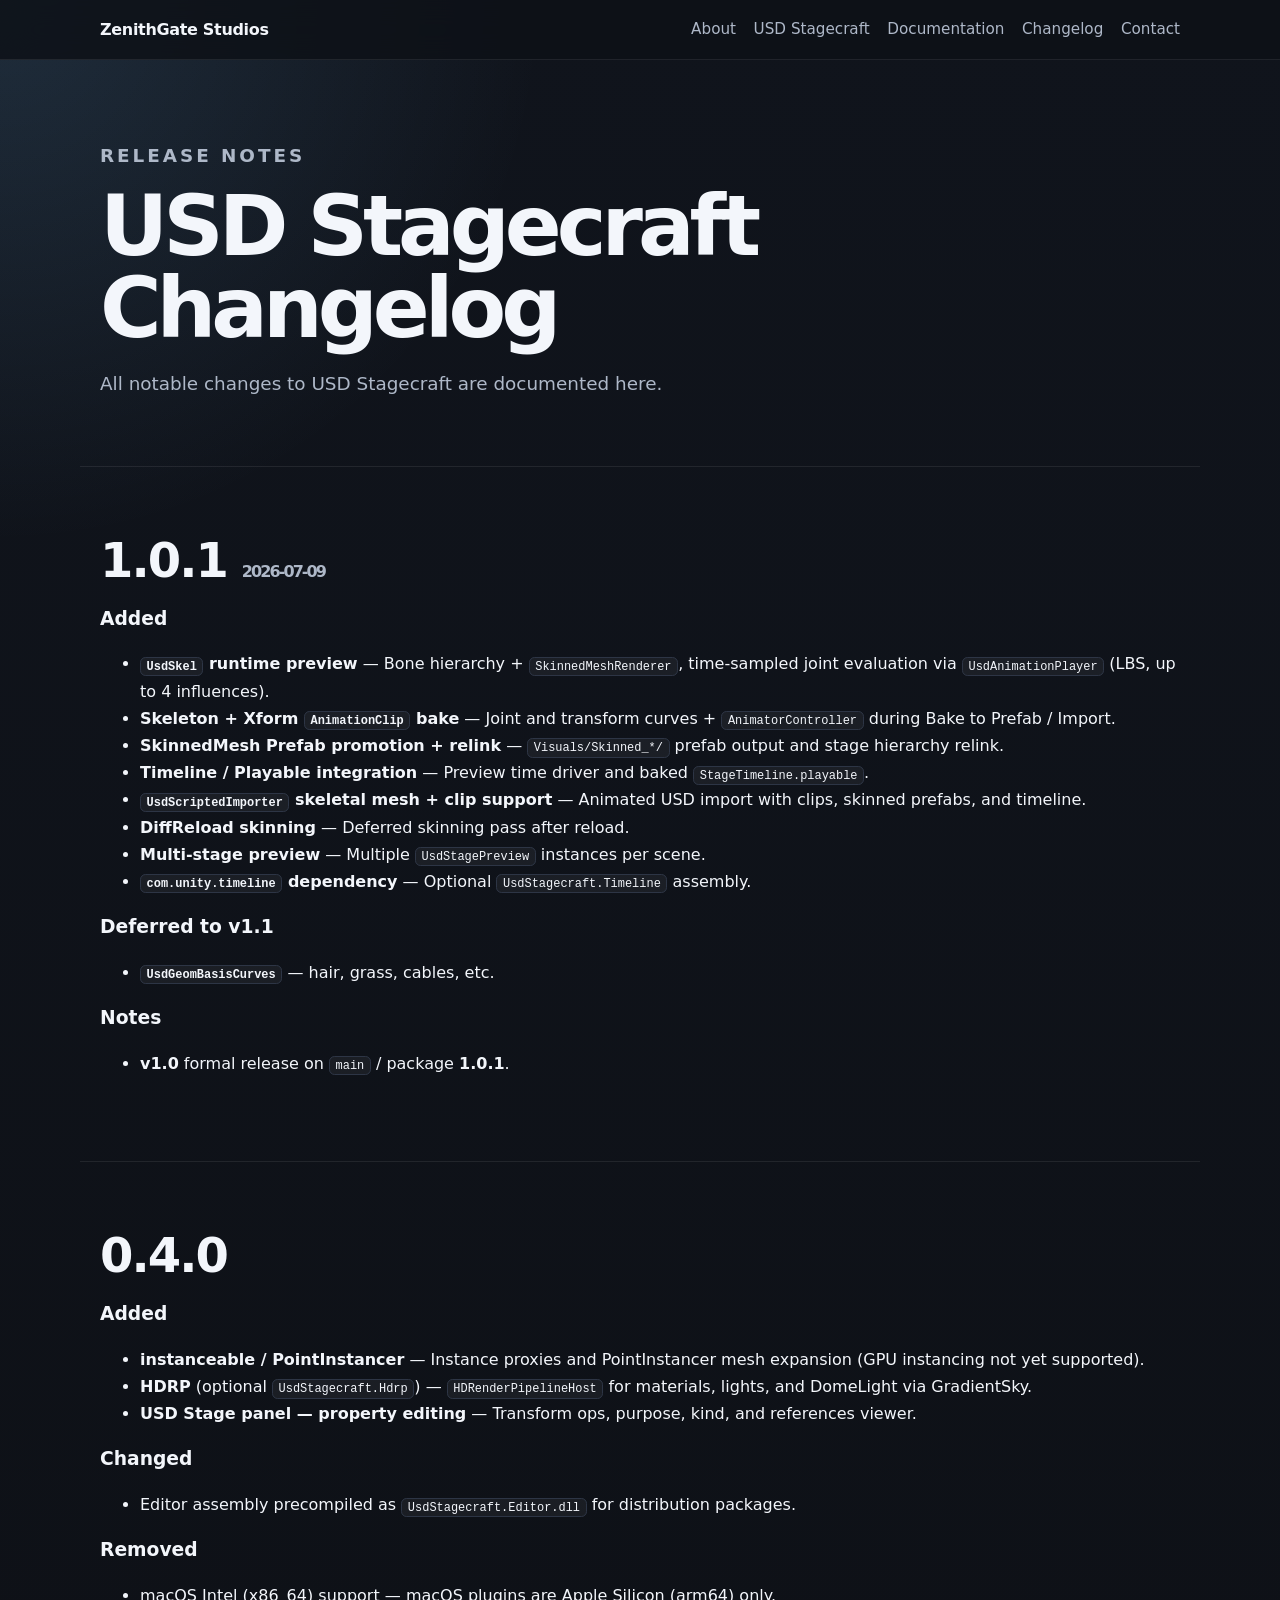
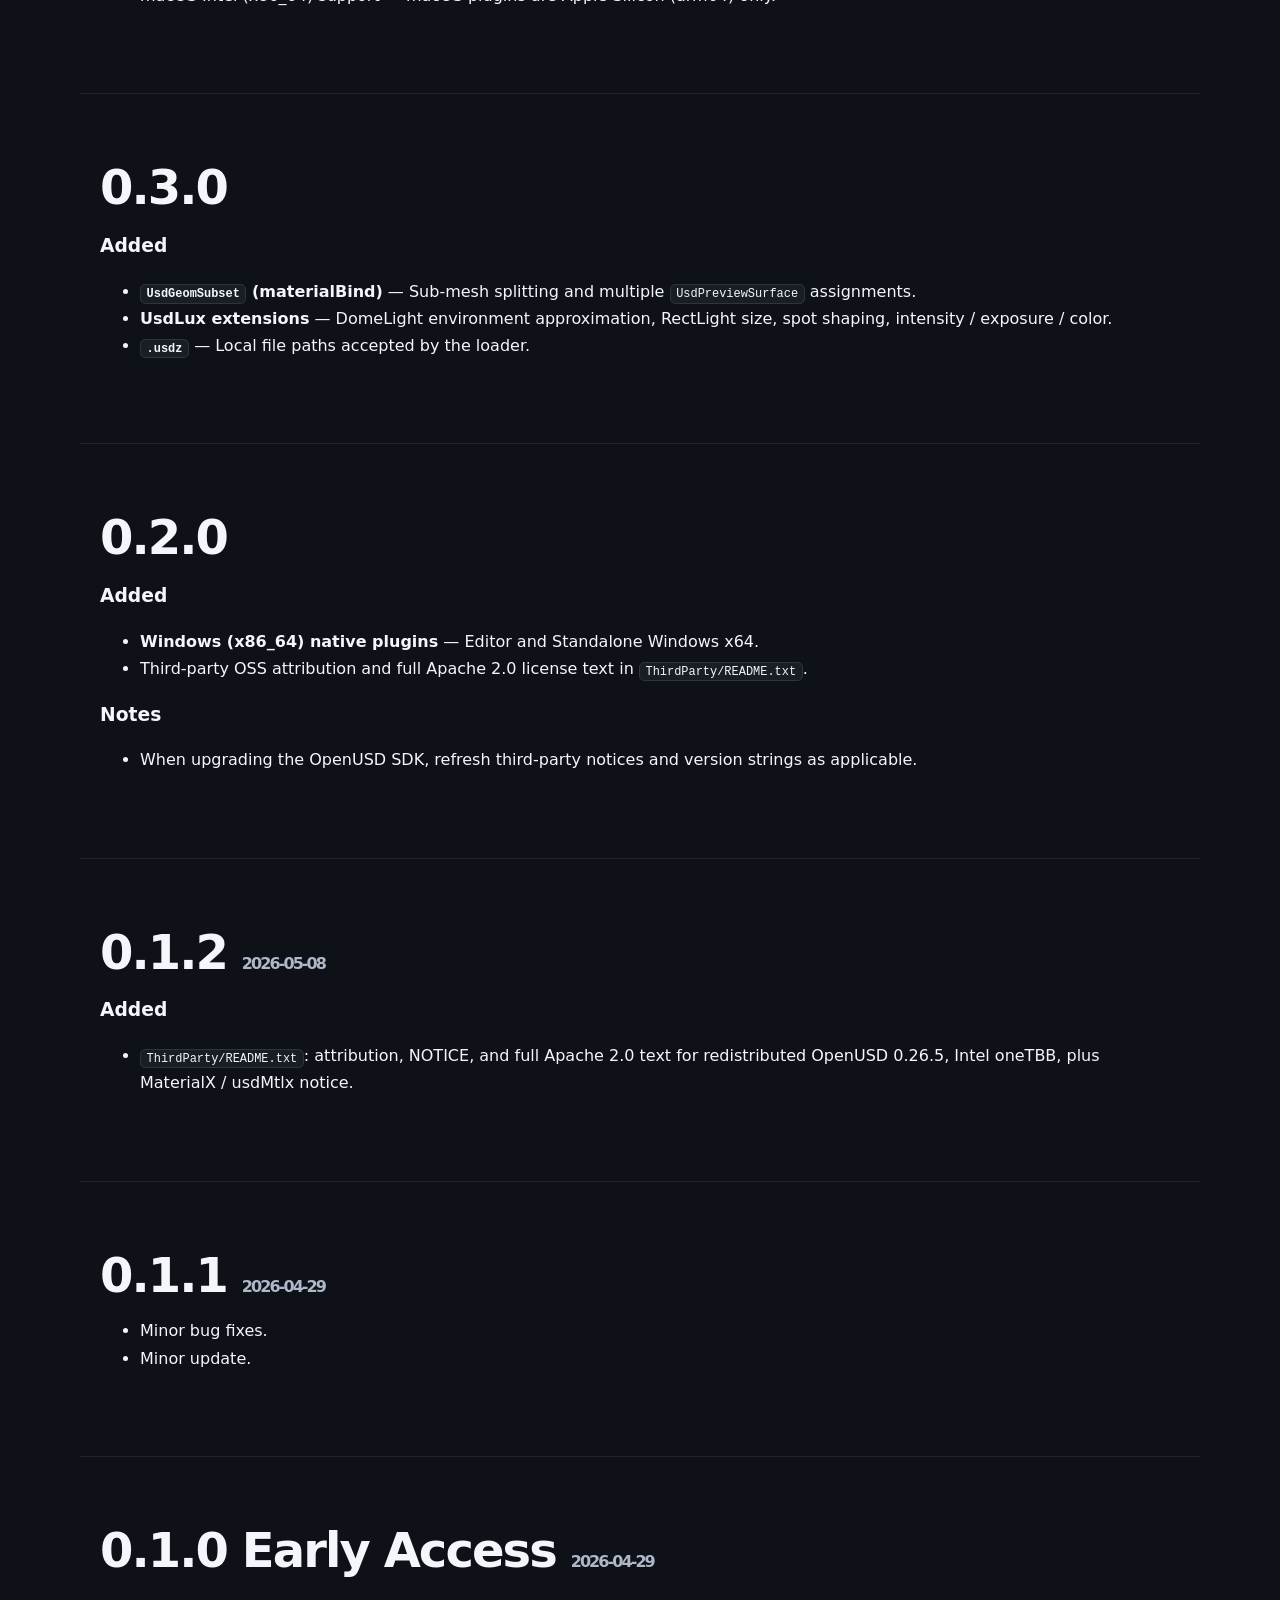
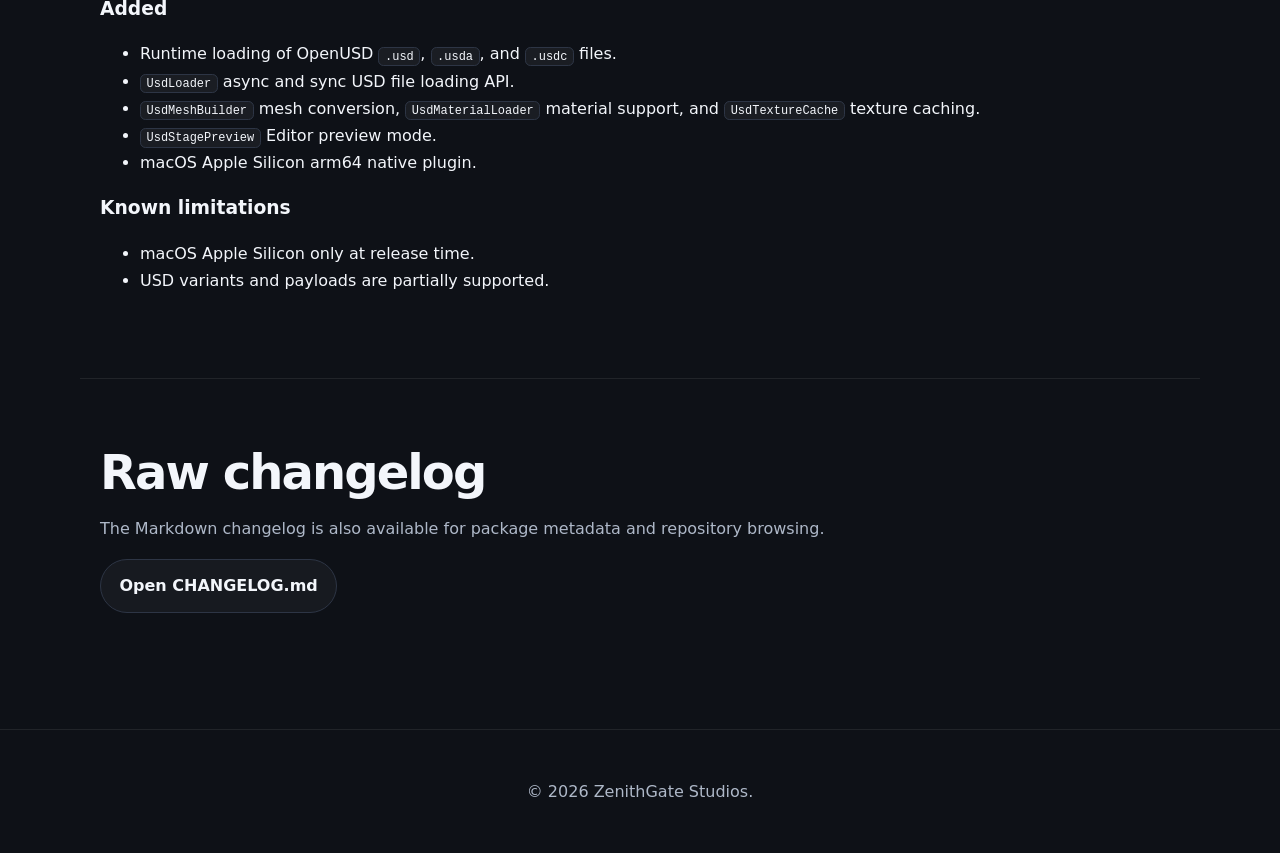
==== commit 980df1f0: "docs: rebrand public package version to 1.0.1 Present 1.0.1 as the first public v1.0 package version" ====
--- a/changelog.html
+++ b/changelog.html
@@ -29,7 +29,7 @@
     </section>
 
     <section class="section release">
-      <h2>1.0.0 <span>2026-07-09</span></h2>
+      <h2>1.0.1 <span>2026-07-09</span></h2>
       <h3>Added</h3>
       <ul>
         <li><strong><code>UsdSkel</code> runtime preview</strong> — Bone hierarchy + <code>SkinnedMeshRenderer</code>, time-sampled joint evaluation via <code>UsdAnimationPlayer</code> (LBS, up to 4 influences).</li>
@@ -47,7 +47,7 @@
       </ul>
       <h3>Notes</h3>
       <ul>
-        <li><strong>v1.0</strong> formal release on <code>main</code> / package <strong>1.0.0</strong>.</li>
+        <li><strong>v1.0</strong> formal release on <code>main</code> / package <strong>1.0.1</strong>.</li>
       </ul>
     </section>
 
